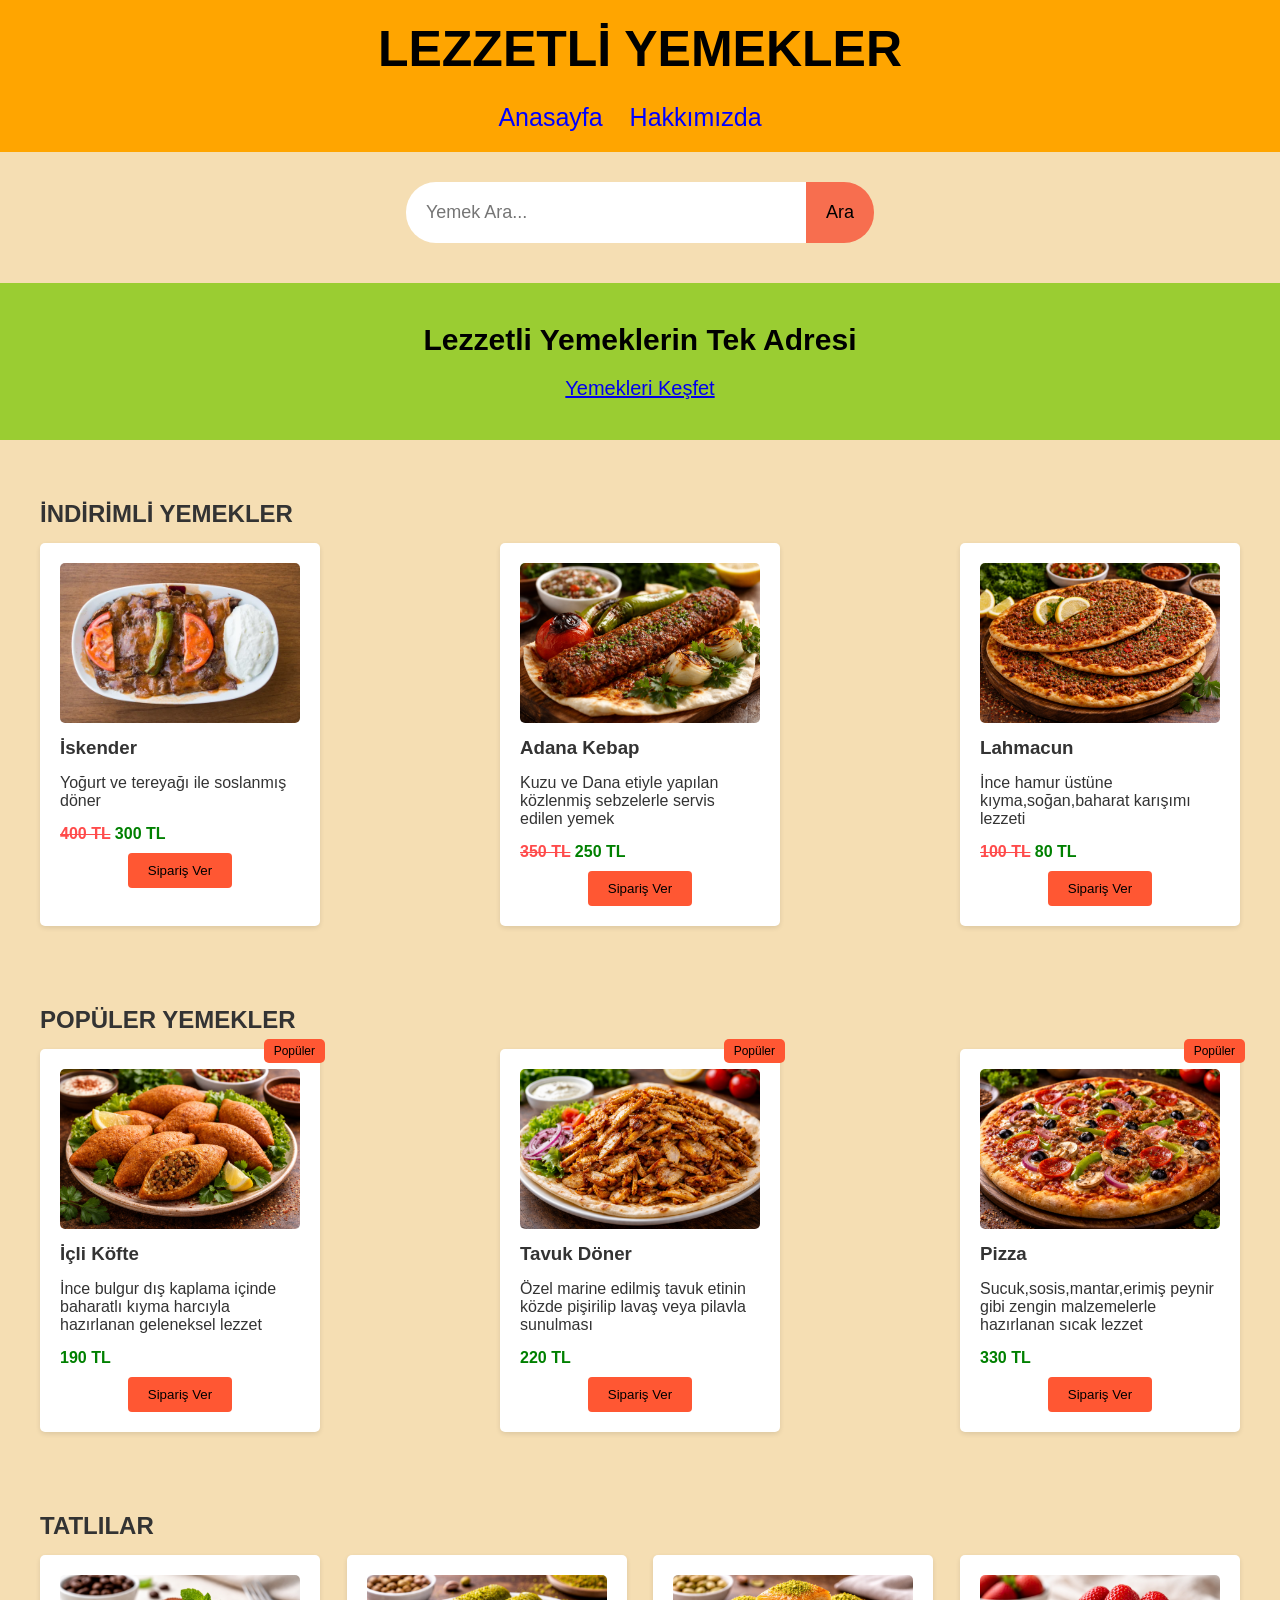
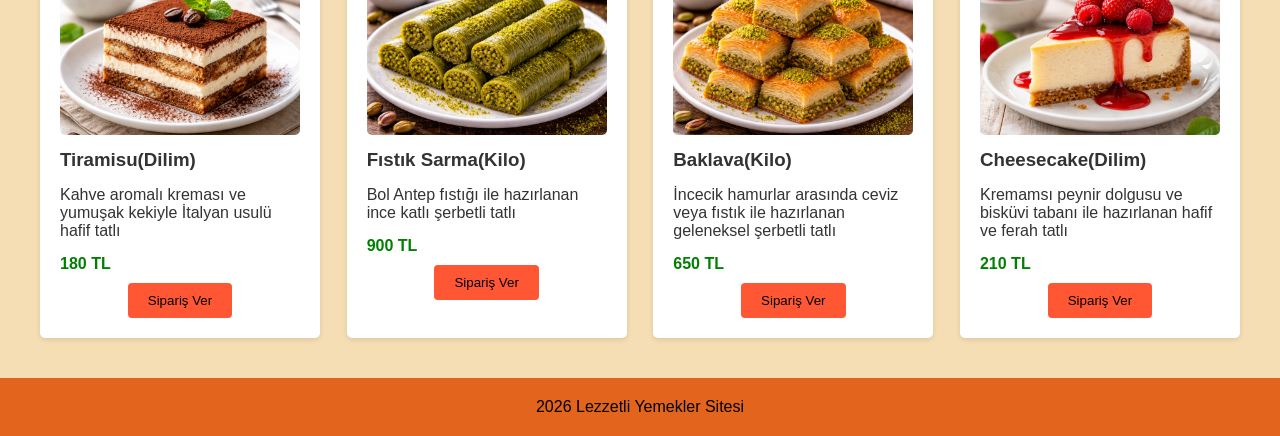
==== main.html @ 976c9fb5 "Initial commit" ====
<!DOCTYPE html>
<html lang="en">
<head>
    <meta charset="UTF-8">
    <meta name="viewport" content="width=device-width, initial-scale=1.0">
    <title>YEMEK SİTESİ</title>
    <link rel="stylesheet" href="style.css">
    <link rel="shortcut icon" href="img/BG.png" type="image/x-icon">
</head>
<body>
    <header>
        <h1>LEZZETLİ YEMEKLER</h1>
        <nav>
            <ul>
                <li> <a href="main.html">Anasayfa</a></li>
                <li><a href="credits.html">Hakkımızda</a></li>
            </ul>
        </nav>
    </header>

    <div class="search-box">
        <input type="text" id="searchInput" placeholder="Yemek Ara..."/>
        <button type="submit" onclick="aramaYap()">Ara</button>     
    </div>

    <div class="hero">
        <h1>Lezzetli Yemeklerin Tek Adresi</h1>
            <a href="https://yemek.com/tarif/" target="_blank">Yemekleri Keşfet</a>
    </div>


    <section class="promotion">
        <h2>İNDİRİMLİ YEMEKLER</h2>
        <div class="menu-items">

            <div class="menu-item">
                 <img src="img/İskender.jpg" alt="">
                 <h3>İskender</h3>
                 <p>
                     Yoğurt ve tereyağı ile soslanmış döner
                 </p>
                 <span><del>400 TL</del> 300 TL</span>
                <button class="order-button">Sipariş Ver</button>
            </div>

            <div class="menu-item">
                 <img src="img/Adana_Kebab.png" alt="">
                 <h3>Adana Kebap</h3>
                 <p>
                    Kuzu ve Dana etiyle yapılan közlenmiş sebzelerle servis edilen yemek
                 </p>
                 <span><del>350 TL</del> 250 TL</span>
                    <button class="order-button">Sipariş Ver</button>
            </div>

            <div class="menu-item">
                 <img src="img/Lahmacun.png" alt="">
                 <h3>Lahmacun</h3>
                 <p>
                     İnce hamur üstüne kıyma,soğan,baharat karışımı lezzeti
                 </p>
                 <span><del>100 TL</del> 80 TL</span>
                <button class="order-button">Sipariş Ver</button>
            </div>
            
        </div>
    </section>


    <section class="featured">
        <h2>POPÜLER YEMEKLER</h2>
        <div class="menu-items">

            <div class="menu-item">
                 <img src="img/İçli_Köfte.png" alt="">
                 <h3>İçli Köfte</h3>
                 <p>
                   İnce bulgur dış kaplama içinde baharatlı kıyma harcıyla hazırlanan geleneksel lezzet
                 </p>
                 <span>190 TL</span>
                 <button class="order-button">Sipariş Ver</button>
                 <Popüler class="tag" >Popüler</span>
            </div>

            <div class="menu-item">
                 <img src="img/Tavuk_Döner.png" alt="">
                 <h3>Tavuk Döner</h3>
                 <p>
                    Özel marine edilmiş tavuk etinin közde pişirilip lavaş veya pilavla sunulması
                 </p>
                 <span>220 TL</span>
                 <button class="order-button">Sipariş Ver</button>
                 <Popüler class="tag" >Popüler</span>
            </div>

            <div class="menu-item">
                 <img src="img/Pizza.png" alt="">
                 <h3>Pizza</h3>
                 <p>
                     Sucuk,sosis,mantar,erimiş peynir gibi zengin malzemelerle hazırlanan sıcak lezzet
                </p>
                <span>330 TL</span>
                <button class="order-button">Sipariş Ver</button>
                <Popüler class="tag" >Popüler</span>
            </div>

        </div>
    </section>


    <section class="sweets">
        <h2>TATLILAR</h2>
        <div class="menu-items">

            <div class="menu-item">
                 <img src="img/Tiramisu.png" alt="">
                 <h3>Tiramisu(Dilim)</h3>
                 <p>
                    Kahve aromalı kreması ve yumuşak kekiyle İtalyan usulü hafif tatlı
                 </p>
                 <span>180 TL</span>
                 <button class="order-button">Sipariş Ver</button>
            </div>

            <div class="menu-item">
                 <img src="img/Fıstık_Sarma.png" alt="">
                 <h3>Fıstık Sarma(Kilo)</h3>
                 <p>
                    Bol Antep fıstığı ile hazırlanan ince katlı şerbetli tatlı
                 </p>
                 <span>900 TL</span>
                 <button class="order-button">Sipariş Ver</button>
            </div>

            <div class="menu-item">
                <img src="img/Baklava.png" alt="">
                <h3>Baklava(Kilo)</h3>
                <p>
                  İncecik hamurlar arasında ceviz veya fıstık ile hazırlanan geleneksel şerbetli tatlı
                </p>
                <span>650 TL</span>
                <button class="order-button">Sipariş Ver</button>       
            </div>

            <div class="menu-item">
                 <img src="img/Cheesecake.png" alt="">
                 <h3>Cheesecake(Dilim)</h3>
                 <p>
                   Kremamsı peynir dolgusu ve bisküvi tabanı ile hazırlanan hafif ve ferah tatlı
                 </p>
                 <span>210 TL</span>
                 <button class="order-button">Sipariş Ver</button>           
            </div>

        </div>
    </section>


    <footer class="footer">
        <p>
            2026 Lezzetli Yemekler Sitesi
        </p>
    </footer>

    <script src="script.js"></script>
</body>
</html>
---- style.css ----
*{
    margin: 0;
    padding: 0;
    box-sizing: border-box;
}

body{
    background-color: wheat;
    font-family: Arial, Helvetica, sans-serif;
    color: #333;
}

header{
    background-color: orange;
    padding: 20px;
    text-align: center;
   font-size: 25px;
}

header h1{
    margin-bottom: 25px;
    color: black;
}

nav ul{
    list-style: none;
}

nav ul li{
    display: inline-block;
    margin-right: 20px;
}

nav ul li a{
    color: blue;
    text-decoration: none;

}

nav ul li a:hover{
    text-decoration: underline;
}

.search-box{
    max-width:  800px;
    margin: 30px auto 40px;
    display: flex;
    justify-content: center;
    align-items: center;
    flex-wrap: wrap;
}

.search-box input{
    background-color: white;
    padding: 20px;
    width: 50%;
    border-radius: 30px 0 0 30px;
    border: none;
    outline: none;
    font-size: 18px;
}

.search-box button{
    background-color: #f76e4f;
    padding: 20px;
    border: none;
    outline: none;
    border-radius: 0 30px 30px 0;
    font-size: 18px;
    cursor: pointer;
}

.search-box button:hover{
    background-color: #ff3d00;
}

.hero{
    /*background-image: url("img/MainBG.jpg");*/
    background-color: yellowgreen;
    background-size: cover;
    background-position: center;
    color: black;
    text-align: center;
    padding: 40px 0px;
}

.hero h1{
    font-size: 30px;
    margin-bottom: 20px;
}

.hero a {
    font-size: 20px;
    margin-bottom: 30px;
}

.button{
    display: inline-block;
    background-color: #ff5733;
    color: black;
    padding:  15px 30px;
    text-decoration: none;
    border-radius: 4px;
    transition: 300ms all;
}

.button:hover{
    background-color: #ff3d00;
}

.order-button{
    display: block;
    margin: 0 auto;
    margin-top: 10px !important;
    background-color: #ff5733;
    color: black;
    padding: 10px 20px;
    border-radius: 4px;
    border: none;
    outline: none;
    cursor: pointer;
    transition: 300ms all;
}

.promotion, .featured, .sweets{
max-width: 1200px;
margin: 20px auto;
position: relative;
}

.promotion h2,
.featured h2,
.sweets h2{
    margin-bottom: 15px;
    margin-top: 60px;
}

.menu-items{
    display: flex;
    justify-content: space-between;
    flex-wrap: wrap;
}

.menu-item{
    width: calc(25% - 20px);
    background-color: white;
    border-radius: 5px;
    box-shadow: 0 2px 5px rgba(0,0,0,0.1);
    padding: 20px;
    margin-bottom: 20px;
    position: relative;
}

.menu-item:hover{
    transition: 300ms all;
    transform: scale(1.03);
}

.menu-item img{
    width: 100%;
    border-radius: 5px;
    margin-bottom: 10px;
}

.menu-item h3,
.menu-item p{
    margin-bottom: 15px;
}

.menu-item span{
    display: block;
    font-weight: bold;
    color: green;
}

del{
    color: red;
    opacity: 0.7;
}

.tag{
    background-color: #ff5733;
    color: black;
    padding: 5px 10px;
    border-radius: 5px;
    position: absolute;
    font-size: 12px;
    top: -10px;
    right: -5px;
}

.footer{
    background-color: #e3651d;
    color: black;
    text-align: center;
    padding: 20px 0px;
    width: 100%;
}

.footer a{
    color: aqua
}

@media only screen and (max-width: 480px){
    .sweets{
        text-align: center;
    }

    .promotion,
    .featured{
        text-align: center;
    }

    .menu-item{
        margin: 15px auto;
    }

}
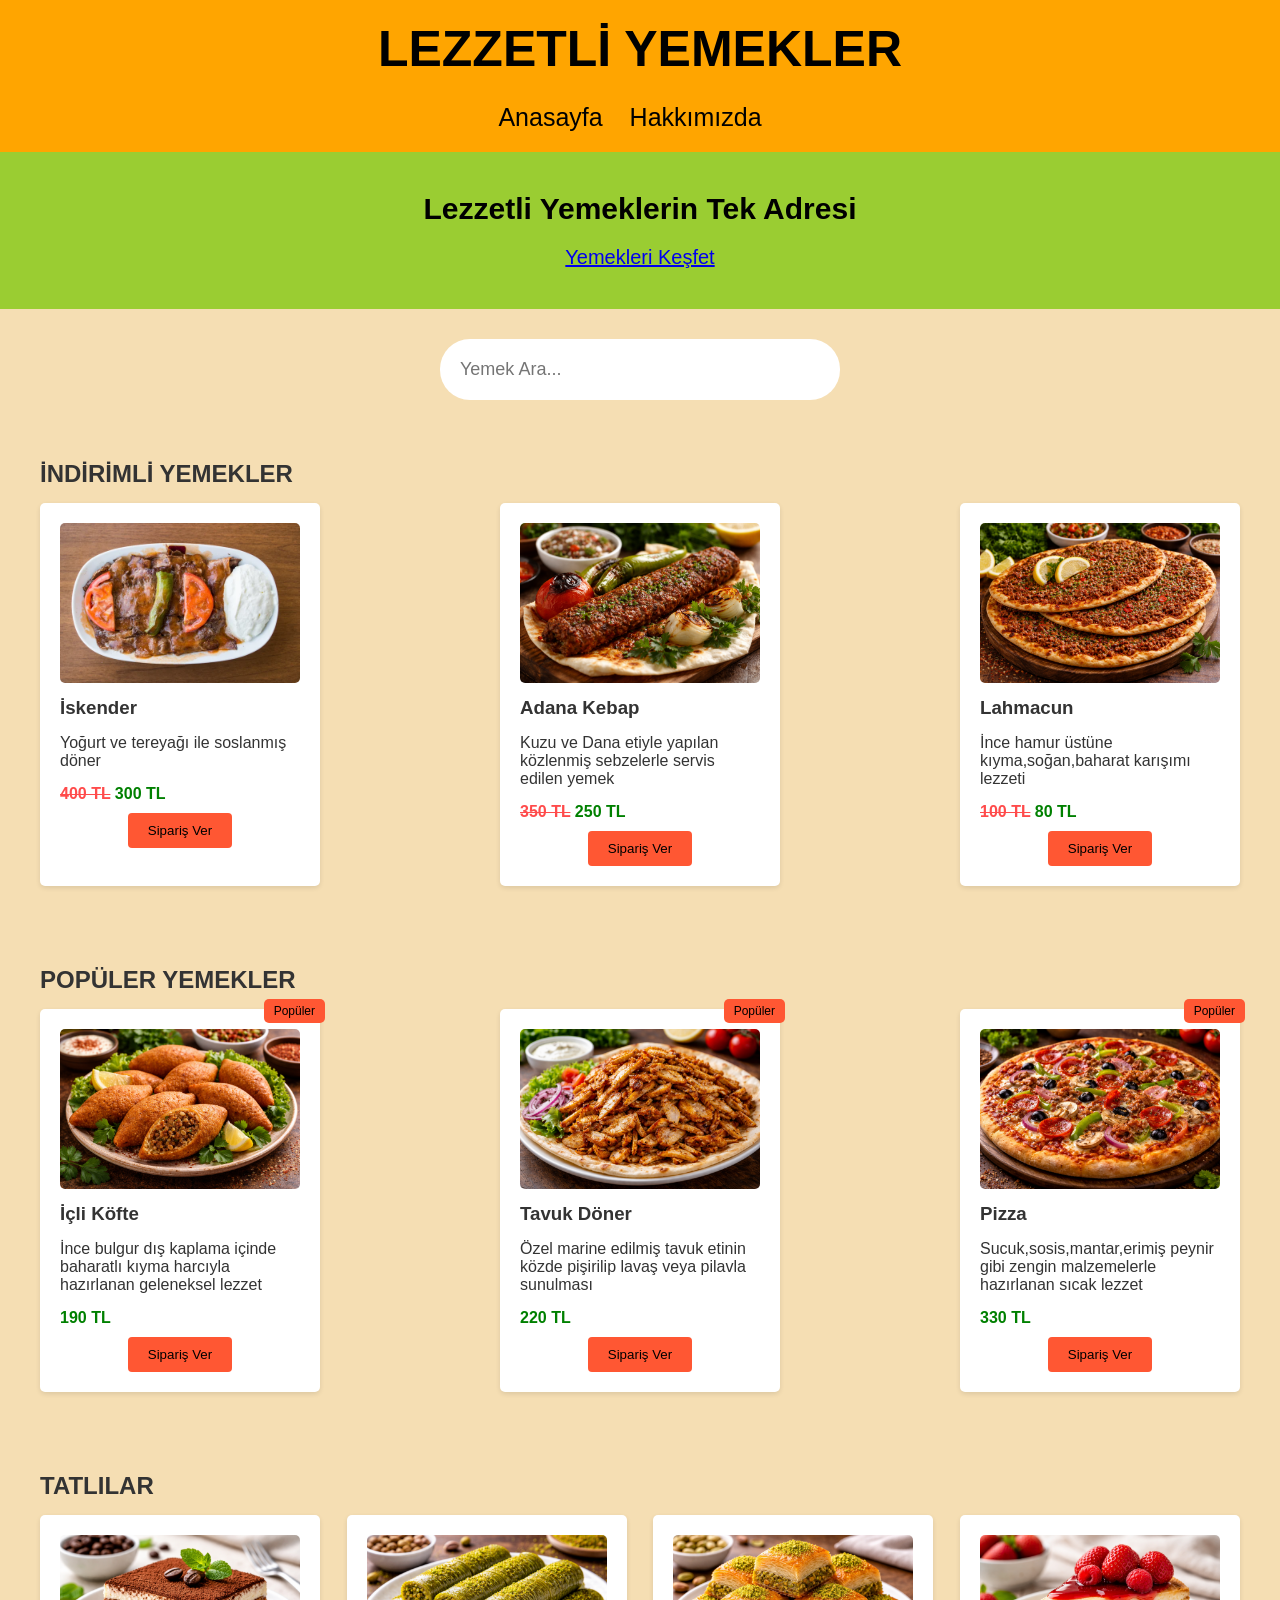
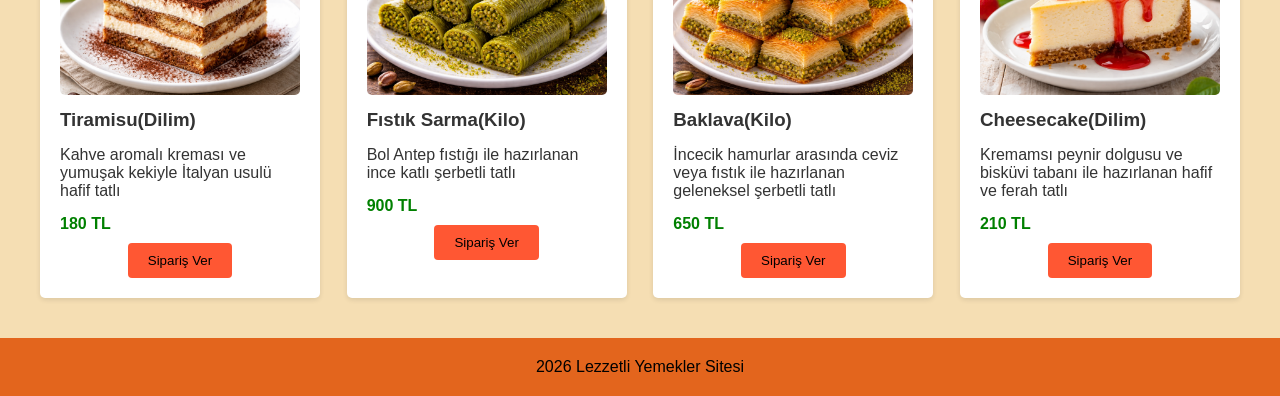
==== commit e4b1fd37: "." ====
--- a/main.html
+++ b/main.html
@@ -18,16 +18,14 @@
         </nav>
     </header>
 
-    <div class="search-box">
-        <input type="text" id="searchInput" placeholder="Yemek Ara..."/>
-        <button type="submit" onclick="aramaYap()">Ara</button>     
-    </div>
-
     <div class="hero">
         <h1>Lezzetli Yemeklerin Tek Adresi</h1>
             <a href="https://yemek.com/tarif/" target="_blank">Yemekleri Keşfet</a>
     </div>
 
+    <div class="search-box">
+        <input type="text" id="searchInput" placeholder="Yemek Ara..."/>
+    </div>
 
     <section class="promotion">
         <h2>İNDİRİMLİ YEMEKLER</h2>
--- a/style.css
+++ b/style.css
@@ -32,9 +32,9 @@
 }
 
 nav ul li a{
-    color: blue;
+    color: black;
     text-decoration: none;
-
+    
 }
 
 nav ul li a:hover{
@@ -54,24 +54,10 @@
     background-color: white;
     padding: 20px;
     width: 50%;
-    border-radius: 30px 0 0 30px;
+    border-radius: 30px;
     border: none;
     outline: none;
     font-size: 18px;
-}
-
-.search-box button{
-    background-color: #f76e4f;
-    padding: 20px;
-    border: none;
-    outline: none;
-    border-radius: 0 30px 30px 0;
-    font-size: 18px;
-    cursor: pointer;
-}
-
-.search-box button:hover{
-    background-color: #ff3d00;
 }
 
 .hero{
@@ -92,20 +78,6 @@
 .hero a {
     font-size: 20px;
     margin-bottom: 30px;
-}
-
-.button{
-    display: inline-block;
-    background-color: #ff5733;
-    color: black;
-    padding:  15px 30px;
-    text-decoration: none;
-    border-radius: 4px;
-    transition: 300ms all;
-}
-
-.button:hover{
-    background-color: #ff3d00;
 }
 
 .order-button{
